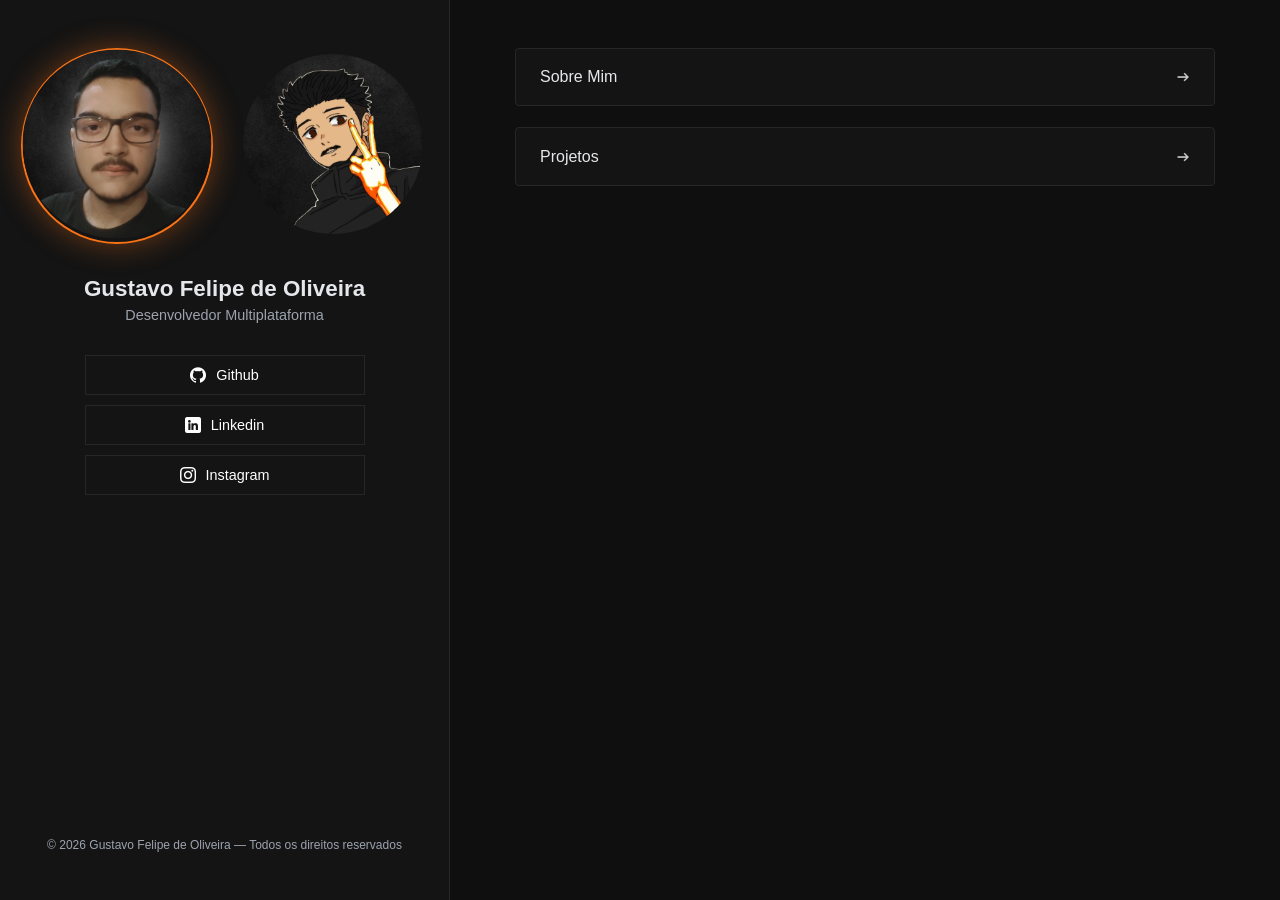
==== index.html @ ec858696 "Add files via upload" ====
<!DOCTYPE html>
<html lang="pt-BR">
<head>
  <meta charset="UTF-8" />
  <meta name="viewport" content="width=device-width, initial-scale=1.0" />
  <title>Portfólio - Gustavo Felipe</title>
  <link rel="stylesheet" href="./Css/style.css" />
</head>

<!-- =====| Modo Base como "Pessoal" |===== -->
<body id="mainBody" class="mode-pessoal"> 
  <div class="main-layout">

  <!-- ==========| Barra Lateral |========== -->
    <aside class="sidebar">
      <div class="profile-content">
        <div class="avatar-group">
          <div id="btnPessoal" class="circle-option active-option">
            <img id="imgPessoal" src="Imagens/Fotos/Foto-Pessoal.png" class="circle-img active-img" />
          </div>
          <div id="btnArte" class="circle-option">
            <img id="imgArte" src="Imagens/Fotos/Foto-Arte.png" class="circle-img" />
          </div>
        </div>

      <!-- ================| Info |================ -->
        <div id="painelInfo" class="info-panel">
          <h2 class="user-name">Gustavo Felipe de Oliveira</h2>
          <p id="userRole" class="user-role"></p>

          <div id="socialLinksContainer" class="social-links"></div>
        </div>
      </div>
      <footer class="sidebar-footer">
        © 2026 Gustavo Felipe de Oliveira — Todos os direitos reservados
      </footer>
    </aside>

    <main class="content-area">
      <div class="content-wrapper">

      <!-- ===================| Sobre Mim |=================== -->
        <section id="sobreBox" class="panel-box">
          <div class="panel-header">
            <h2>Sobre Mim</h2>
            <img src="Icons/seta-direita.png.png" class="icon-arrow" />
          </div>
          <div class="panel-content">
            <p id="sobreTexto"></p>
          </div>
        </section>

      <!-- ===================| Artes |=================== -->
        <section id="arteBox" class="panel-box hidden">
          <div class="panel-header">
            <h2>Minha Arte</h2>
            <img src="Icons/seta-direita.png.png" class="icon-arrow" />
          </div>
          <div class="panel-content"> 
            <div id="listaArte" class="art-grid"> </div>
          </div>
        </section>

      <!-- ================| Projetos |================ -->
        <section id="projetosBox" class="panel-box">
          <div class="panel-header">
            <h2>Projetos</h2>
            <img src="Icons/seta-direita.png.png" class="icon-arrow" />
          </div>
          <div id="listaProjetos" class="panel-content grid-list">
          </div>
        </section>

      </div>
    </main>
  </div>
  <script src="./JavaScript/script.js"></script>
</body>
</html>
---- Css/style.css ----
/* ================= VARIÁVEIS E TEMAS ================= */
:root {
  --bg-dark: #0F0F0F;
  --bg-card: #141414;
  --text-main: #e5e7eb;
  --text-muted: #9ca3af;
  --border-gray: #262626;
  --transition: 0.3s ease;
  
  /* Tema Pessoal (Laranja) */
  --accent-color: #f97316;
  --glow-color: rgba(249, 115, 22, 0.4);
}

/* Tema Arte (Amarelo) */
body.mode-arte {
  --accent-color: #eab308;
  --glow-color: rgba(234, 179, 8, 0.4); 
}

* { margin: 0; padding: 0; box-sizing: border-box; }
body { background: var(--bg-dark); color: var(--text-main); font-family: sans-serif; overflow-x: hidden; }

/* ================= LAYOUT PRINCIPAL ================= */
.main-layout { display: grid; min-height: 100vh; }
@media (min-width: 768px) { 
  .main-layout { grid-template-columns: 450px 1fr; } 
}

/* BARRA LATERAL AJUSTADA */
.sidebar { 
  background: var(--bg-card); 
  padding: 3rem 2rem; 
  display: flex; 
  flex-direction: column; 
  align-items: center;
  border-right: 1px solid var(--border-gray);
  height: 100vh;
  position: sticky;
  top: 0;
}

.content-area { padding: 3rem 2rem; }
.content-wrapper { max-width: 700px; margin: 0 auto; display: flex; flex-direction: column; gap: 1rem; }

/* ================= AVATARES ================= */
.avatar-group { display: flex; gap: 1.5rem; margin-bottom: 2rem; justify-content: center; }
.circle-option { border-radius: 50%; padding: 4px; cursor: pointer; transition: var(--transition); border: 2px solid transparent; }
.circle-img { width: 180px; height: 180px; border-radius: 50%; object-fit: cover; transition: var(--transition); }

.circle-option.active-option { border-color: var(--accent-color); box-shadow: 0 0 30px var(--glow-color); }
.active-img { transform: scale(1.05); }

/* ================= INFO PANEL (TEXTOS CENTRADOS) ================= */
.info-panel {
  width: 100%;
  display: flex;
  flex-direction: column;
  align-items: center;
  text-align: center;
}

.user-name { font-size: 1.4rem; font-weight: bold; margin-bottom: 5px; width: 100%; }
.user-role { font-size: 0.9rem; color: var(--text-muted); margin-bottom: 2rem; width: 100%; }

/* ================= BOTÕES SOCIAIS ================= */
.social-links { 
  width: 100%; 
  display: flex; 
  flex-direction: column; 
  align-items: center;
  gap: 0.6rem; 
}

.social-btn {
  width: 100%;
  max-width: 280px;
  background: transparent;
  border: 1px solid var(--border-gray);
  padding: 0.7rem;
  color: #fff;
  display: flex;
  align-items: center;
  justify-content: center;
  gap: 10px;
  cursor: pointer;
  font-size: 0.9rem;
  transition: var(--transition);
}
.social-btn:hover { border-color: var(--accent-color); background: rgba(255,255,255,0.03); }
.social-btn img { width: 16px; }

/* ================= RODAPÉ BARRA LATERAL ================= */
.sidebar-footer {
  margin-top: auto;
  font-size: 0.75rem;
  color: var(--text-muted);
  text-align: center;
  width: 100%;
  padding-top: 1rem;
}

/* ================= PAINEIS RETRÁTEIS ================= */
.panel-box {
  background: var(--bg-card);
  border: 1px solid var(--border-gray);
  border-radius: 4px;
  transition: var(--transition);
  margin-bottom: 5px;
}

.panel-header {
  padding: 1.2rem 1.5rem;
  display: flex;
  justify-content: space-between;
  align-items: center;
  cursor: pointer;
}

.panel-header h2 { font-size: 1rem; font-weight: 500; }
.icon-arrow { width: 14px; opacity: 0.8; transition: var(--transition); }

.active-panel { border-color: var(--accent-color); box-shadow: 0 0 15px var(--glow-color); }

.panel-content {
  max-height: 0;
  padding: 0 1.5rem;
  opacity: 0;
  overflow: hidden;
  transition: all 0.4s ease;
}

.active-panel .panel-content {
  max-height: 2000px;
  padding: 0 1.5rem 1.5rem 1.5rem;
  opacity: 1;
}

/* ================= GRADES E PROJETOS ================= */
.grid-list-projects { display: flex; flex-direction: column; gap: 1rem; padding-top: 1rem; }

.project-card {
  background: #1a1a1a;
  border: 1px solid var(--border-gray);
  border-radius: 12px;
  padding: 1.2rem;
  display: flex;
  gap: 1.2rem;
  align-items: center;
  text-decoration: none;
  color: inherit;
  transition: var(--transition);
}

.project-card:hover { border-color: var(--accent-color); background: #1f1f1f; }
.project-card img { width: 90px; height: 90px; border-radius: 10px; object-fit: cover; }

.art-grid {
  display: grid;
  grid-template-columns: repeat(2, 234px);
  gap: 16px;
  padding-top: 1rem;
}

.art-item {
  width: 234px;
  height: 229px;
  border-radius: 8px;
  overflow: hidden;
  cursor: pointer;
  border: 1px solid var(--border-gray);
  transition: var(--transition);
}

.art-item img {
  width: 100%;
  height: 100%;
  object-fit: cover;
  transition: transform 0.5s ease;
}

.art-item:hover { border-color: var(--accent-color); box-shadow: 0 0 15px var(--glow-color); }
.art-item:hover img { transform: scale(1.1); }

.hidden { display: none; }
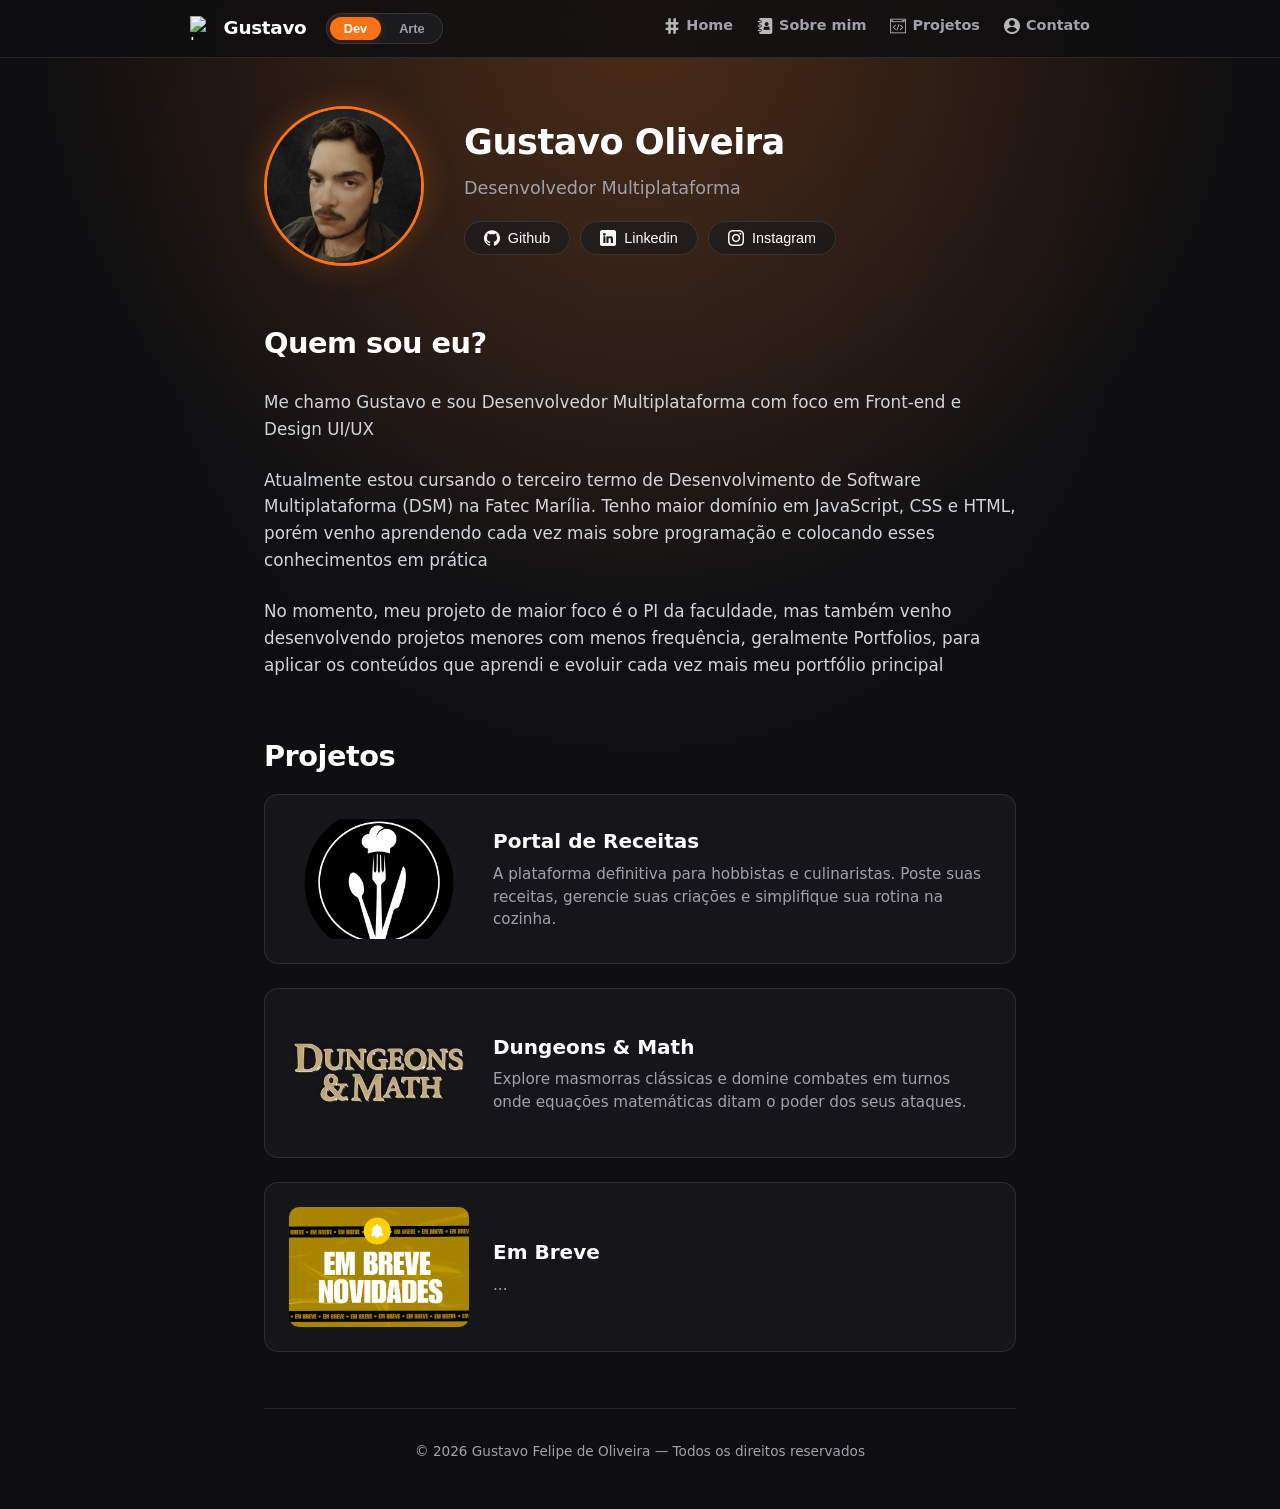
==== commit 3337c1bf: "Add files via upload" ====
--- a/index.html
+++ b/index.html
@@ -3,77 +3,83 @@
 <head>
   <meta charset="UTF-8" />
   <meta name="viewport" content="width=device-width, initial-scale=1.0" />
-  <title>Portfólio - Gustavo Felipe</title>
+  <title>Portfólio - Gustavo Oliveira</title>
   <link rel="stylesheet" href="./Css/style.css" />
 </head>
 
-<!-- =====| Modo Base como "Pessoal" |===== -->
-<body id="mainBody" class="mode-pessoal"> 
-  <div class="main-layout">
+<!-- ====| Modo Base como "Pessoal" |==== -->
+<body id="mainBody" class="mode-pessoal">
 
-  <!-- ==========| Barra Lateral |========== -->
-    <aside class="sidebar">
-      <div class="profile-content">
-        <div class="avatar-group">
-          <div id="btnPessoal" class="circle-option active-option">
-            <img id="imgPessoal" src="Imagens/Fotos/Foto-Pessoal.png" class="circle-img active-img" />
-          </div>
-          <div id="btnArte" class="circle-option">
-            <img id="imgArte" src="Imagens/Fotos/Foto-Arte.png" class="circle-img" />
+  <!-- =======| BARRA DE NAVEGAÇÃO SUPERIOR |=======  -->
+  <nav class="navbar">
+    <div class="nav-container">
+      <div class="nav-brand">
+        <div class="brand-info">
+          <img src="Icons/logo.png" alt="Logo" class="nav-logo" />
+          <p class="brand-name">Gustavo</p>
+        </div>
+
+        <div class="switch-pill">
+          <button id="btnPessoal" class="pill-btn active"><b>Dev</b></button>
+          <button id="btnArte" class="pill-btn"><b>Arte</b></button>
+        </div>
+      </div>
+
+      <!-- ===================| Icons e Links |=================== -->
+      <ul class="nav-links">
+        <li><a href="#home"><img src="Icons/home.png" alt="" class="nav-icon" /> <b>Home</b></a></li>
+        <li><a href="#sobre"><img src="Icons/sobre-mim.png" alt="" class="nav-icon" /> <b>Sobre mim</b></a></li>
+        <li><a href="#projetos"><img src="Icons/projetos.png" alt="" class="nav-icon" /> <b>Projetos</b></a></li>
+        <li id="navArteLink" class="hidden"><a href="#arteBox"><img src="Icons/arte.png" alt="" class="nav-icon" /> <b>Artes</b></a></li>
+        <li><a href="#contato"><img src="Icons/contato.png" alt="" class="nav-icon" /> <b>Contato</b></a></li>
+      </ul>
+    </div>
+  </nav>
+
+  <!-- ===================| Foto e Nome |=================== -->
+  <div class="portfolio-container" id="home">
+    <header class="hero-header">
+      <div class="profile-block">
+        <div class="avatar-container">
+          <div class="avatar-frame">
+            <img id="currentAvatar" src="Imagens/Fotos/Foto-Pessoal.png" alt="Gustavo Oliveira" />
           </div>
         </div>
 
-      <!-- ================| Info |================ -->
-        <div id="painelInfo" class="info-panel">
-          <h2 class="user-name">Gustavo Felipe de Oliveira</h2>
+        <!-- =========| Info |========= -->
+        <div class="profile-info">
+          <h1 class="user-name">Gustavo Oliveira</h1>
           <p id="userRole" class="user-role"></p>
-
           <div id="socialLinksContainer" class="social-links"></div>
         </div>
       </div>
-      <footer class="sidebar-footer">
-        © 2026 Gustavo Felipe de Oliveira — Todos os direitos reservados
-      </footer>
-    </aside>
+    </header>
 
-    <main class="content-area">
-      <div class="content-wrapper">
+    <!-- ===================| Sobre Mim |=================== -->
+    <section id="sobre" class="section-block">
+      <h2 class="section-title">Quem sou eu?</h2>
+      <p id="sobreTexto" class="about-text"></p>
+    </section>
 
-      <!-- ===================| Sobre Mim |=================== -->
-        <section id="sobreBox" class="panel-box">
-          <div class="panel-header">
-            <h2>Sobre Mim</h2>
-            <img src="Icons/seta-direita.png.png" class="icon-arrow" />
-          </div>
-          <div class="panel-content">
-            <p id="sobreTexto"></p>
-          </div>
-        </section>
+    <!-- ===================| Projetos |=================== -->
+    <section id="projetos" class="section-block">
+      <h2 class="section-title">Projetos</h2>
+      <div id="listaProjetos" class="featured-projects-list"></div>
+    </section>
 
-      <!-- ===================| Artes |=================== -->
-        <section id="arteBox" class="panel-box hidden">
-          <div class="panel-header">
-            <h2>Minha Arte</h2>
-            <img src="Icons/seta-direita.png.png" class="icon-arrow" />
-          </div>
-          <div class="panel-content"> 
-            <div id="listaArte" class="art-grid"> </div>
-          </div>
-        </section>
+    <!-- =================| Artes |================= -->
+    <section id="arteBox" class="section-block hidden">
+      <h2 class="section-title">Galeria de Artes</h2>
+      <div id="listaArte" class="art-grid"></div>
+    </section>
 
-      <!-- ================| Projetos |================ -->
-        <section id="projetosBox" class="panel-box">
-          <div class="panel-header">
-            <h2>Projetos</h2>
-            <img src="Icons/seta-direita.png.png" class="icon-arrow" />
-          </div>
-          <div id="listaProjetos" class="panel-content grid-list">
-          </div>
-        </section>
+    <!-- ===================| Rodape e Contato |=================== -->
+    <footer id="contato" class="main-footer">
+      <p>© 2026 Gustavo Felipe de Oliveira — Todos os direitos reservados</p>
+    </footer>
 
-      </div>
-    </main>
   </div>
+
   <script src="./JavaScript/script.js"></script>
 </body>
 </html>
--- a/Css/style.css
+++ b/Css/style.css
@@ -1,174 +1,337 @@
-/* ================= VARIÁVEIS E TEMAS ================= */
+/* ============== TEMA E VARIÁVEIS ============== */
 :root {
-  --bg-dark: #0F0F0F;
-  --bg-card: #141414;
-  --text-main: #e5e7eb;
-  --text-muted: #9ca3af;
-  --border-gray: #262626;
-  --transition: 0.3s ease;
+  --bg-dark: #0f0f11;
+  --bg-card: rgba(26, 26, 30, 0.7);
+  --bg-card-hover: rgba(38, 38, 44, 0.9);
+  --text-main: #ffffff;
+  --text-muted: #a1a1aa;
+  --border-color: rgba(255, 255, 255, 0.1);
+  --transition: all 0.3s ease;
   
   /* Tema Pessoal (Laranja) */
   --accent-color: #f97316;
-  --glow-color: rgba(249, 115, 22, 0.4);
+  --glow-color: rgba(249, 115, 22, 0.25);
 }
 
 /* Tema Arte (Amarelo) */
 body.mode-arte {
   --accent-color: #eab308;
-  --glow-color: rgba(234, 179, 8, 0.4); 
-}
-
-* { margin: 0; padding: 0; box-sizing: border-box; }
-body { background: var(--bg-dark); color: var(--text-main); font-family: sans-serif; overflow-x: hidden; }
-
-/* ================= LAYOUT PRINCIPAL ================= */
-.main-layout { display: grid; min-height: 100vh; }
-@media (min-width: 768px) { 
-  .main-layout { grid-template-columns: 450px 1fr; } 
-}
-
-/* BARRA LATERAL AJUSTADA */
-.sidebar { 
-  background: var(--bg-card); 
-  padding: 3rem 2rem; 
-  display: flex; 
-  flex-direction: column; 
-  align-items: center;
-  border-right: 1px solid var(--border-gray);
-  height: 100vh;
+  --glow-color: rgba(234, 179, 8, 0.25);
+}
+
+* { 
+  margin: 0; 
+  padding: 0; 
+  box-sizing: border-box; 
+}
+
+html {
+  scroll-behavior: smooth;
+}
+
+body {
+  background-color: var(--bg-dark);
+  color: var(--text-main);
+  font-family: system-ui, -apple-system, BlinkMacSystemFont, "Segoe UI", Roboto, sans-serif;
+  line-height: 1.5;
+  min-height: 100vh;
+  overflow-x: hidden;
+  
+  /* Efeito de iluminação radial cinza no fundo */
+  background-image: 
+    radial-gradient(circle at 50% 0%, var(--glow-color) 0%, transparent 55%),
+    radial-gradient(circle at 50% 30%, rgba(255, 255, 255, 0.03) 0%, transparent 60%);
+  background-attachment: fixed;
+}
+
+/* ============== BARRA DE NAVEGAÇÃO ============== */
+.navbar {
   position: sticky;
   top: 0;
-}
-
-.content-area { padding: 3rem 2rem; }
-.content-wrapper { max-width: 700px; margin: 0 auto; display: flex; flex-direction: column; gap: 1rem; }
-
-/* ================= AVATARES ================= */
-.avatar-group { display: flex; gap: 1.5rem; margin-bottom: 2rem; justify-content: center; }
-.circle-option { border-radius: 50%; padding: 4px; cursor: pointer; transition: var(--transition); border: 2px solid transparent; }
-.circle-img { width: 180px; height: 180px; border-radius: 50%; object-fit: cover; transition: var(--transition); }
-
-.circle-option.active-option { border-color: var(--accent-color); box-shadow: 0 0 30px var(--glow-color); }
-.active-img { transform: scale(1.05); }
-
-/* ================= INFO PANEL (TEXTOS CENTRADOS) ================= */
-.info-panel {
+  z-index: 1000;
   width: 100%;
-  display: flex;
-  flex-direction: column;
-  align-items: center;
-  text-align: center;
-}
-
-.user-name { font-size: 1.4rem; font-weight: bold; margin-bottom: 5px; width: 100%; }
-.user-role { font-size: 0.9rem; color: var(--text-muted); margin-bottom: 2rem; width: 100%; }
-
-/* ================= BOTÕES SOCIAIS ================= */
-.social-links { 
-  width: 100%; 
-  display: flex; 
-  flex-direction: column; 
-  align-items: center;
-  gap: 0.6rem; 
+  background: rgba(15, 15, 17, 0.85);
+  backdrop-filter: blur(12px);
+  border-bottom: 1px solid var(--border-color);
+  padding: 0.8rem 1.5rem;
+}
+
+.nav-container {
+  max-width: 900px;
+  margin: 0 auto;
+  display: flex;
+  justify-content: space-between;
+  align-items: center;
+}
+
+/* Logo|Nome */
+.nav-brand {
+  display: flex;
+  align-items: center;
+  gap: 1.2rem;
+}
+
+.brand-info {
+  display: flex;
+  align-items: center;
+  gap: 0.6rem;
+}
+
+.nav-logo {
+  width: 24px;
+  height: 24px;
+  object-fit: contain;
+}
+
+.brand-name {
+  font-weight: 700;
+  font-size: 1.15rem;
+  color: #ffffff;
+  letter-spacing: -0.3px;
+}
+
+/* Botão (Dev / Arte) */
+.switch-pill {
+  background: rgba(30, 30, 35, 0.8);
+  padding: 3px;
+  border-radius: 20px;
+  display: flex;
+  gap: 4px;
+  border: 1px solid var(--border-color);
+}
+
+.pill-btn {
+  background: transparent;
+  border: none;
+  color: var(--text-muted);
+  padding: 4px 14px;
+  border-radius: 16px;
+  font-size: 0.8rem;
+  font-weight: 600;
+  cursor: pointer;
+  transition: var(--transition);
+}
+
+.pill-btn.active {
+  background: var(--accent-color);
+  color: #ffffff;
+  box-shadow: 0 0 10px var(--glow-color);
+}
+
+/* Links de Navegação */
+.nav-links {
+  display: flex;
+  align-items: center;
+  gap: 1.5rem;
+  list-style: none;
+}
+
+.nav-links a {
+  display: inline-flex;
+  align-items: center;
+  gap: 6px;
+  color: var(--text-muted);
+  text-decoration: none;
+  font-size: 0.9rem;
+  font-weight: 500;
+  transition: var(--transition);
+}
+
+.nav-links a:hover {
+  color: var(--accent-color);
+}
+
+.nav-icon {
+  width: 16px;
+  height: 16px;
+  object-fit: contain;
+  opacity: 0.7;
+  transition: var(--transition);
+}
+
+.nav-links a:hover .nav-icon {
+  opacity: 1;
+}
+
+/* ====== CONTAINER PRINCIPAL ====== */
+.portfolio-container {
+  max-width: 800px;
+  margin: 0 auto;
+  padding: 3rem 1.5rem;
+  display: flex;
+  flex-direction: column;
+  gap: 3.5rem;
+}
+
+/* ====== CABEÇALHO DO PERFIL ====== */
+.profile-block {
+  display: flex;
+  align-items: center;
+  gap: 2.5rem;
+}
+
+.avatar-container {
+  display: flex;
+  flex-direction: column;
+  align-items: center;
+}
+
+.avatar-frame {
+  width: 160px;
+  height: 160px;
+  border-radius: 50%;
+  overflow: hidden;
+  border: 3px solid var(--accent-color);
+  box-shadow: 0 0 30px var(--glow-color);
+  transition: var(--transition);
+}
+
+.avatar-frame img {
+  width: 100%;
+  height: 100%;
+  object-fit: cover;
+}
+
+.profile-info {
+  display: flex;
+  flex-direction: column;
+  gap: 0.4rem;
+}
+
+.user-name {
+  font-size: 2.2rem;
+  font-weight: 700;
+  letter-spacing: -0.5px;
+}
+
+.user-role {
+  font-size: 1.1rem;
+  color: var(--text-muted);
+  margin-bottom: 0.8rem;
+}
+
+.social-links {
+  display: flex;
+  gap: 0.6rem;
+  flex-wrap: wrap;
 }
 
 .social-btn {
-  width: 100%;
-  max-width: 280px;
-  background: transparent;
-  border: 1px solid var(--border-gray);
-  padding: 0.7rem;
-  color: #fff;
-  display: flex;
-  align-items: center;
-  justify-content: center;
-  gap: 10px;
+  background: var(--bg-card);
+  border: 1px solid var(--border-color);
+  color: #ffffff;
+  padding: 0.5rem 1.2rem;
+  border-radius: 20px;
+  font-size: 0.9rem;
+  font-weight: 500;
   cursor: pointer;
-  font-size: 0.9rem;
-  transition: var(--transition);
-}
-.social-btn:hover { border-color: var(--accent-color); background: rgba(255,255,255,0.03); }
-.social-btn img { width: 16px; }
-
-/* ================= RODAPÉ BARRA LATERAL ================= */
-.sidebar-footer {
-  margin-top: auto;
-  font-size: 0.75rem;
-  color: var(--text-muted);
-  text-align: center;
-  width: 100%;
-  padding-top: 1rem;
-}
-
-/* ================= PAINEIS RETRÁTEIS ================= */
-.panel-box {
+  display: inline-flex;
+  align-items: center;
+  gap: 8px;
+  backdrop-filter: blur(10px);
+  transition: var(--transition);
+}
+
+.social-btn:hover {
+  background: var(--bg-card-hover);
+  border-color: var(--accent-color);
+  transform: translateY(-2px);
+  box-shadow: 0 4px 15px var(--glow-color);
+}
+
+.social-btn img { 
+  width: 16px; 
+  height: 16px; 
+}
+
+/* ====== SEÇÕES DE CONTEÚDO ======= */
+.section-title {
+  font-size: 1.8rem;
+  font-weight: 700;
+  margin-bottom: 1rem;
+  letter-spacing: -0.5px;
+}
+
+/* Sobre|Parágrafos */
+#sobre {
+  display: flex;
+  flex-direction: column;
+}
+
+#sobreTexto {
+  display: flex;
+  flex-direction: column;
+  gap: 1.5rem;
+  margin-top: 0.5rem;
+}
+
+.about-text {
+  font-size: 1.05rem;
+  color: #d1d5db;
+  line-height: 1.6;
+  margin: 0;
+}
+
+/* Lista de Projetos */
+.featured-projects-list {
+  display: flex;
+  flex-direction: column;
+  gap: 1.5rem;
+}
+
+.featured-card {
   background: var(--bg-card);
-  border: 1px solid var(--border-gray);
-  border-radius: 4px;
-  transition: var(--transition);
-  margin-bottom: 5px;
-}
-
-.panel-header {
-  padding: 1.2rem 1.5rem;
-  display: flex;
-  justify-content: space-between;
-  align-items: center;
-  cursor: pointer;
-}
-
-.panel-header h2 { font-size: 1rem; font-weight: 500; }
-.icon-arrow { width: 14px; opacity: 0.8; transition: var(--transition); }
-
-.active-panel { border-color: var(--accent-color); box-shadow: 0 0 15px var(--glow-color); }
-
-.panel-content {
-  max-height: 0;
-  padding: 0 1.5rem;
-  opacity: 0;
-  overflow: hidden;
-  transition: all 0.4s ease;
-}
-
-.active-panel .panel-content {
-  max-height: 2000px;
-  padding: 0 1.5rem 1.5rem 1.5rem;
-  opacity: 1;
-}
-
-/* ================= GRADES E PROJETOS ================= */
-.grid-list-projects { display: flex; flex-direction: column; gap: 1rem; padding-top: 1rem; }
-
-.project-card {
-  background: #1a1a1a;
-  border: 1px solid var(--border-gray);
-  border-radius: 12px;
-  padding: 1.2rem;
-  display: flex;
-  gap: 1.2rem;
+  border: 1px solid var(--border-color);
+  border-radius: 14px;
+  padding: 1.5rem;
+  display: flex;
+  gap: 1.5rem;
   align-items: center;
   text-decoration: none;
   color: inherit;
-  transition: var(--transition);
-}
-
-.project-card:hover { border-color: var(--accent-color); background: #1f1f1f; }
-.project-card img { width: 90px; height: 90px; border-radius: 10px; object-fit: cover; }
-
+  backdrop-filter: blur(10px);
+  transition: var(--transition);
+}
+
+.featured-card:hover {
+  border-color: var(--accent-color);
+  background: var(--bg-card-hover);
+  transform: translateY(-3px);
+  box-shadow: 0 8px 25px var(--glow-color);
+}
+
+.featured-card img {
+  width: 180px;
+  height: 120px;
+  border-radius: 10px;
+  object-fit: cover;
+  flex-shrink: 0;
+}
+
+.featured-info h3 { 
+  font-size: 1.25rem; 
+  margin-bottom: 0.4rem; 
+  color: #ffffff;
+}
+
+.featured-info p { 
+  font-size: 0.95rem; 
+  color: var(--text-muted); 
+}
+
+/* Galeria de Arte */
 .art-grid {
   display: grid;
-  grid-template-columns: repeat(2, 234px);
-  gap: 16px;
-  padding-top: 1rem;
+  grid-template-columns: repeat(auto-fill, minmax(160px, 1fr));
+  gap: 1rem;
 }
 
 .art-item {
-  width: 234px;
-  height: 229px;
+  aspect-ratio: 1 / 1;
   border-radius: 8px;
   overflow: hidden;
+  border: 1px solid var(--border-color);
   cursor: pointer;
-  border: 1px solid var(--border-gray);
   transition: var(--transition);
 }
 
@@ -176,10 +339,55 @@
   width: 100%;
   height: 100%;
   object-fit: cover;
-  transition: transform 0.5s ease;
-}
-
-.art-item:hover { border-color: var(--accent-color); box-shadow: 0 0 15px var(--glow-color); }
-.art-item:hover img { transform: scale(1.1); }
-
-.hidden { display: none; }+  transition: var(--transition);
+}
+
+.art-item:hover {
+  border-color: var(--accent-color);
+  box-shadow: 0 0 20px var(--glow-color);
+}
+
+.art-item:hover img { 
+  transform: scale(1.06); 
+}
+
+.hidden { 
+  display: none !important; 
+}
+
+/* Rodapé */
+.main-footer {
+  text-align: center;
+  font-size: 0.85rem;
+  color: var(--text-muted);
+  padding-top: 2rem;
+  border-top: 1px solid var(--border-color);
+}
+
+/* Responsividade */
+@media (max-width: 650px) {
+  .nav-container {
+    flex-direction: column;
+    gap: 0.8rem;
+  }
+  
+  .profile-block {
+    flex-direction: column;
+    text-align: center;
+    gap: 1.5rem;
+  }
+
+  .social-links {
+    justify-content: center;
+  }
+
+  .featured-card { 
+    flex-direction: column; 
+    align-items: flex-start;
+  }
+
+  .featured-card img { 
+    width: 100% !important; 
+    height: 180px !important; 
+  }
+}
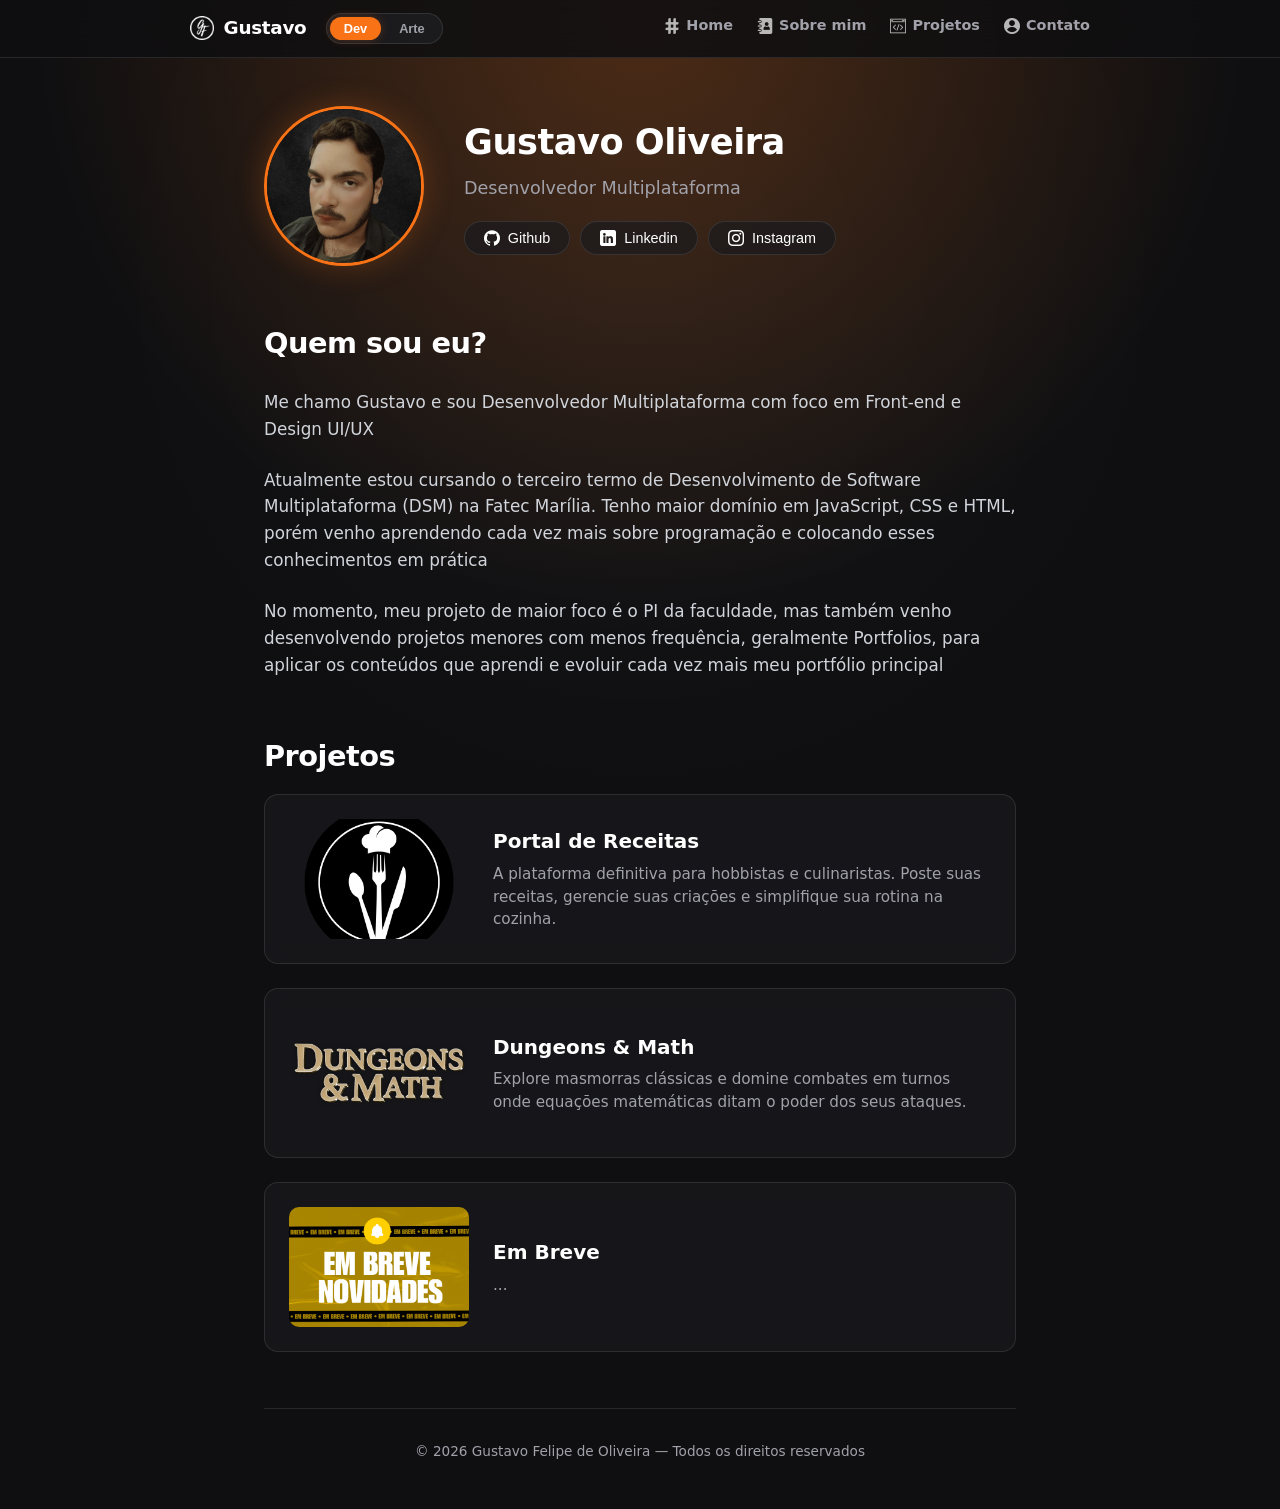
==== commit 82a5df0a: "Add files via upload" ====
--- a/index.html
+++ b/index.html
@@ -68,8 +68,11 @@
     </section>
 
     <!-- =================| Artes |================= -->
-    <section id="arteBox" class="section-block hidden">
-      <h2 class="section-title">Galeria de Artes</h2>
+    <section id="arteBox" class="hidden">
+      <div class="section-header">
+        <h2 class="section-title"><b>Galeria de Artes</b></h2>
+        <a href="arte.html" class="see-more-link"><b>Ver mais &rarr;</b></a>
+      </div>
       <div id="listaArte" class="art-grid"></div>
     </section>
 
--- a/Css/style.css
+++ b/Css/style.css
@@ -64,7 +64,7 @@
   align-items: center;
 }
 
-/* Logo|Nome */
+/* Marca: Logo, Nome e Switcher */
 .nav-brand {
   display: flex;
   align-items: center;
@@ -252,7 +252,32 @@
   letter-spacing: -0.5px;
 }
 
-/* Sobre|Parágrafos */
+/* CABEÇALHO DA SEÇÃO DE ARTES (COM BOTÃO "VER MAIS") */
+.section-header {
+  display: flex;
+  justify-content: space-between;
+  align-items: center;
+  margin-bottom: 1rem;
+}
+
+.section-header .section-title {
+  margin-bottom: 0;
+}
+
+.see-more-link {
+  color: var(--text-muted);
+  text-decoration: none;
+  font-size: 0.95rem;
+  font-weight: 600;
+  transition: var(--transition);
+}
+
+.see-more-link:hover {
+  color: var(--accent-color);
+  transform: translateX(4px);
+}
+
+/* Sobre Mim & Espaçamento dos Parágrafos */
 #sobre {
   display: flex;
   flex-direction: column;
